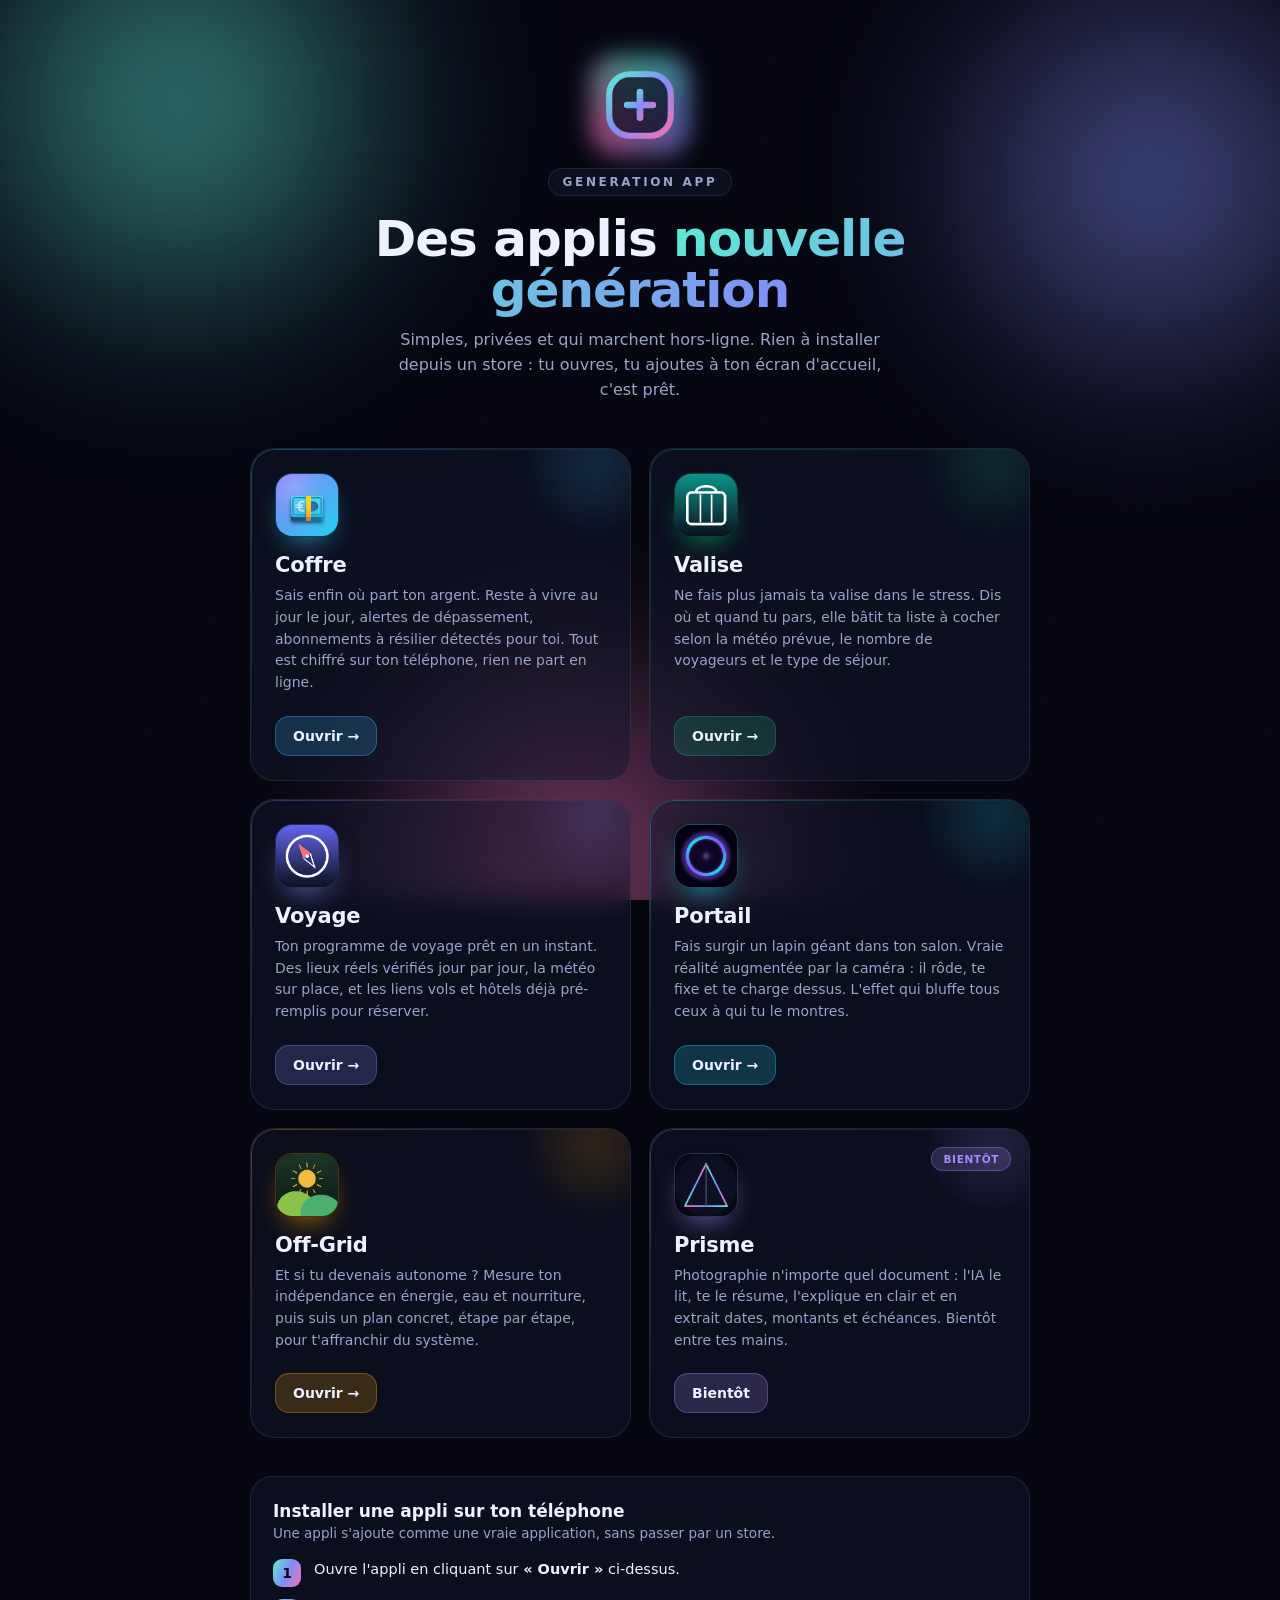
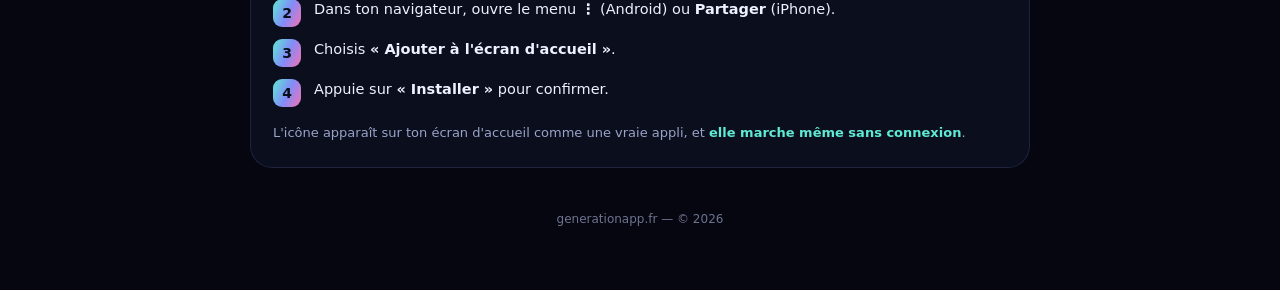
==== index.html @ 5b2cf48b "Cartes : vraies icones d'appli + descriptions plus vendeuses" ====
<!DOCTYPE html>
<html lang="fr">
<head>
  <meta charset="UTF-8" />
  <meta http-equiv="Content-Security-Policy" content="default-src 'self'; img-src 'self' data:; style-src 'self' 'unsafe-inline'; script-src 'none'; base-uri 'none'; frame-ancestors 'none'; object-src 'none'" />
  <meta name="viewport" content="width=device-width, initial-scale=1.0, viewport-fit=cover" />
  <meta name="theme-color" content="#05060f" />
  <meta name="description" content="Generation App : des applications mobiles simples, privées et hors-ligne. Budget, voyage, itinéraires, autonomie, scanner IA et plus." />
  <title>Generation App — mes applications</title>
  <link rel="icon" href="favicon.svg" />
  <style>
    :root{
      --bg:#05060f; --txt:#eef1ff; --muted:#9aa3c8;
      --card:rgba(18,24,44,.5); --stroke:rgba(150,165,255,.14);
      --grad:linear-gradient(115deg,#5eead4,#818cf8 52%,#f472b6);
    }
    *{box-sizing:border-box;-webkit-tap-highlight-color:transparent}
    html,body{margin:0}
    body{
      background:var(--bg); color:var(--txt); min-height:100dvh;
      font-family:-apple-system,BlinkMacSystemFont,"Segoe UI",Roboto,system-ui,sans-serif;
      -webkit-font-smoothing:antialiased; overflow-x:hidden; position:relative;
    }

    /* ---------- fond nouvelle génération : mesh animé + grain ---------- */
    .bg{position:fixed; inset:0; z-index:0; overflow:hidden; pointer-events:none}
    .blob{position:absolute; border-radius:50%; filter:blur(70px); opacity:.55; will-change:transform}
    .b1{width:52vmax;height:52vmax; top:-18vmax; left:-12vmax;
      background:radial-gradient(circle,#5eead4,transparent 62%); animation:drift1 22s ease-in-out infinite}
    .b2{width:48vmax;height:48vmax; top:-10vmax; right:-14vmax;
      background:radial-gradient(circle,#818cf8,transparent 62%); animation:drift2 26s ease-in-out infinite}
    .b3{width:46vmax;height:46vmax; bottom:-20vmax; left:22vmax;
      background:radial-gradient(circle,#f472b6,transparent 62%); animation:drift3 30s ease-in-out infinite}
    @keyframes drift1{0%,100%{transform:translate(0,0) scale(1)}50%{transform:translate(8vmax,6vmax) scale(1.12)}}
    @keyframes drift2{0%,100%{transform:translate(0,0) scale(1)}50%{transform:translate(-7vmax,9vmax) scale(1.08)}}
    @keyframes drift3{0%,100%{transform:translate(0,0) scale(1)}50%{transform:translate(6vmax,-8vmax) scale(1.14)}}
    .grain{position:fixed; inset:0; z-index:0; pointer-events:none; opacity:.05; mix-blend-mode:overlay;
      background-image:url("data:image/svg+xml,%3Csvg xmlns='http://www.w3.org/2000/svg' width='140' height='140'%3E%3Cfilter id='n'%3E%3CfeTurbulence type='fractalNoise' baseFrequency='.9' numOctaves='2'/%3E%3C/filter%3E%3Crect width='100%25' height='100%25' filter='url(%23n)'/%3E%3C/svg%3E")}

    .wrap{position:relative; z-index:1; max-width:820px; margin:0 auto; padding:64px 20px 64px}

    /* ---------- header ---------- */
    header{text-align:center; margin-bottom:46px; animation:rise .7s cubic-bezier(.2,.7,.2,1) both}
    .mark{position:relative; width:82px; height:82px; margin:0 auto 22px; display:grid; place-items:center}
    .mark::before{content:""; position:absolute; inset:-9px; border-radius:26px; z-index:-1;
      background:conic-gradient(from 0deg,#5eead4,#818cf8,#f472b6,#5eead4);
      filter:blur(11px); opacity:.6; animation:spin 9s linear infinite}
    .mark svg{width:82px; height:82px; display:block}
    .eyebrow{display:inline-block; font-size:12px; font-weight:700; letter-spacing:.22em; text-transform:uppercase;
      color:var(--muted); padding:6px 14px; border:1px solid var(--stroke); border-radius:999px;
      background:var(--card); backdrop-filter:blur(8px); -webkit-backdrop-filter:blur(8px); margin-bottom:18px}
    h1{margin:0 0 12px; font-size:clamp(32px,7vw,50px); font-weight:800; letter-spacing:-.02em; line-height:1.02}
    h1 span{background:var(--grad); background-size:200% 100%; -webkit-background-clip:text; background-clip:text;
      color:transparent; animation:shift 6s ease infinite}
    .tagline{margin:0 auto; max-width:520px; color:var(--muted); font-size:16px; line-height:1.55}

    /* ---------- grille de cartes ---------- */
    .grid{display:grid; grid-template-columns:1fr 1fr; gap:18px}
    @media (max-width:600px){ .grid{grid-template-columns:1fr; gap:14px} }
    .card{
      --a:#818cf8;
      position:relative; display:flex; flex-direction:column; gap:8px; padding:24px;
      background:var(--card); border:1px solid var(--stroke); border-radius:24px;
      backdrop-filter:blur(14px); -webkit-backdrop-filter:blur(14px);
      text-decoration:none; color:inherit; overflow:hidden;
      transition:transform .18s cubic-bezier(.2,.7,.2,1), border-color .25s, box-shadow .3s;
      animation:rise .7s cubic-bezier(.2,.7,.2,1) both;
    }
    .card::before{content:""; position:absolute; inset:0; border-radius:inherit; padding:1px; pointer-events:none;
      background:linear-gradient(140deg,color-mix(in srgb,var(--a) 70%,transparent),transparent 55%);
      -webkit-mask:linear-gradient(#000 0 0) content-box,linear-gradient(#000 0 0);
      -webkit-mask-composite:xor; mask-composite:exclude; opacity:.5; transition:opacity .3s}
    .card::after{content:""; position:absolute; width:170px; height:170px; border-radius:50%;
      top:-70px; right:-50px; background:radial-gradient(circle,var(--a),transparent 65%);
      opacity:.16; filter:blur(6px); transition:opacity .3s}
    .card:hover,.card:focus-visible{transform:translateY(-6px);
      border-color:color-mix(in srgb,var(--a) 45%,var(--stroke));
      box-shadow:0 24px 50px -26px color-mix(in srgb,var(--a) 90%,transparent)}
    .card:hover::before,.card:focus-visible::before{opacity:1}
    .card:hover::after{opacity:.28}
    .card:nth-child(1){animation-delay:.05s}.card:nth-child(2){animation-delay:.11s}
    .card:nth-child(3){animation-delay:.17s}.card:nth-child(4){animation-delay:.23s}
    .card:nth-child(5){animation-delay:.29s}.card:nth-child(6){animation-delay:.35s}

    .chip{width:64px; height:64px; border-radius:17px; overflow:hidden; margin-bottom:8px; position:relative;
      border:1px solid color-mix(in srgb,var(--a) 26%,transparent);
      box-shadow:0 12px 28px -12px color-mix(in srgb,var(--a) 85%,transparent), 0 2px 8px rgba(0,0,0,.45)}
    .chip img{width:100%; height:100%; display:block; object-fit:cover}
    .card:hover .chip{transform:scale(1.05)}
    .chip{transition:transform .2s cubic-bezier(.2,.7,.2,1)}
    .card h2{margin:0; font-size:21px; font-weight:700; letter-spacing:-.01em}
    .card p{margin:0; color:var(--muted); font-size:14px; line-height:1.55; flex:1}
    .go{margin-top:14px; align-self:flex-start; display:inline-flex; align-items:center; gap:7px;
      font-weight:700; font-size:14px; padding:11px 17px; border-radius:14px;
      background:color-mix(in srgb,var(--a) 20%,transparent);
      border:1px solid color-mix(in srgb,var(--a) 34%,transparent); color:var(--txt);
      transition:gap .2s, background .25s}
    .card:hover .go{gap:11px; background:color-mix(in srgb,var(--a) 30%,transparent)}

    .card.soon{opacity:.66}
    .card.soon:hover{transform:none; box-shadow:none}
    .badge{position:absolute; top:18px; right:18px; font-size:10.5px; font-weight:800; letter-spacing:.06em;
      text-transform:uppercase; padding:5px 11px; border-radius:999px;
      background:color-mix(in srgb,var(--a) 18%,transparent); color:var(--a);
      border:1px solid color-mix(in srgb,var(--a) 34%,transparent)}
    .soon .go{cursor:default}

    /* ---------- guide d'installation ---------- */
    .guide{margin:38px auto 0; background:var(--card); border:1px solid var(--stroke); border-radius:22px;
      padding:24px 22px; backdrop-filter:blur(14px); -webkit-backdrop-filter:blur(14px)}
    .guide h3{margin:0 0 4px; font-size:17px; font-weight:800}
    .guide .sub{margin:0 0 18px; color:var(--muted); font-size:13.5px}
    .steps{list-style:none; margin:0; padding:0; display:grid; gap:12px}
    .steps li{display:flex; align-items:flex-start; gap:13px; font-size:14.5px; line-height:1.5}
    .num{flex:none; width:28px; height:28px; border-radius:9px; display:grid; place-items:center;
      font-size:14px; font-weight:800; color:#071018; background:var(--grad)}
    .steps b{color:var(--txt)}
    .note{margin:16px 0 0; font-size:13px; color:var(--muted); line-height:1.55}
    .note b{color:#5eead4}

    footer{margin-top:44px; text-align:center; color:var(--muted); font-size:12px; opacity:.7}

    @keyframes rise{from{opacity:0; transform:translateY(16px)}to{opacity:1; transform:translateY(0)}}
    @keyframes spin{to{transform:rotate(360deg)}}
    @keyframes shift{0%,100%{background-position:0 0}50%{background-position:100% 0}}
    @media (prefers-reduced-motion:reduce){
      *{animation:none !important; transition:none !important}
    }
  </style>
</head>
<body>
  <div class="bg"><span class="blob b1"></span><span class="blob b2"></span><span class="blob b3"></span></div>
  <div class="grain"></div>

  <div class="wrap">
    <header>
      <div class="mark">
        <svg viewBox="0 0 32 32" xmlns="http://www.w3.org/2000/svg" aria-hidden="true">
          <defs><linearGradient id="g" x1="0" y1="0" x2="1" y2="1">
            <stop offset="0" stop-color="#5eead4"/><stop offset=".5" stop-color="#818cf8"/><stop offset="1" stop-color="#f472b6"/>
          </linearGradient></defs>
          <rect x="4" y="4" width="24" height="24" rx="8" fill="rgba(10,14,30,.7)" stroke="url(#g)" stroke-width="2.4"/>
          <path d="M11 16 h10 M16 11 v10" stroke="url(#g)" stroke-width="2.6" stroke-linecap="round"/>
        </svg>
      </div>
      <span class="eyebrow">Generation App</span>
      <h1>Des applis <span>nouvelle génération</span></h1>
      <p class="tagline">Simples, privées et qui marchent hors-ligne. Rien à installer depuis un store : tu ouvres, tu ajoutes à ton écran d'accueil, c'est prêt.</p>
    </header>

    <div class="grid">
      <a class="card" style="--a:#38bdf8" href="https://coffre.generationapp.fr">
        <span class="chip"><img src="icons/coffre.png" alt="Icône Coffre" width="64" height="64" /></span>
        <h2>Coffre</h2>
        <p>Sais enfin où part ton argent. Reste à vivre au jour le jour, alertes de dépassement, abonnements à résilier détectés pour toi. Tout est chiffré sur ton téléphone, rien ne part en ligne.</p>
        <span class="go">Ouvrir →</span>
      </a>

      <a class="card" style="--a:#10b981" href="https://valise.generationapp.fr">
        <span class="chip"><img src="icons/valise.png" alt="Icône Valise" width="64" height="64" /></span>
        <h2>Valise</h2>
        <p>Ne fais plus jamais ta valise dans le stress. Dis où et quand tu pars, elle bâtit ta liste à cocher selon la météo prévue, le nombre de voyageurs et le type de séjour.</p>
        <span class="go">Ouvrir →</span>
      </a>

      <a class="card" style="--a:#818cf8" href="https://voyage.generationapp.fr">
        <span class="chip"><img src="icons/voyage.png" alt="Icône Voyage" width="64" height="64" /></span>
        <h2>Voyage</h2>
        <p>Ton programme de voyage prêt en un instant. Des lieux réels vérifiés jour par jour, la météo sur place, et les liens vols et hôtels déjà pré-remplis pour réserver.</p>
        <span class="go">Ouvrir →</span>
      </a>

      <a class="card" style="--a:#22d3ee" href="https://portail.generationapp.fr">
        <span class="chip"><img src="icons/portail.png" alt="Icône Portail" width="64" height="64" /></span>
        <h2>Portail</h2>
        <p>Fais surgir un lapin géant dans ton salon. Vraie réalité augmentée par la caméra : il rôde, te fixe et te charge dessus. L'effet qui bluffe tous ceux à qui tu le montres.</p>
        <span class="go">Ouvrir →</span>
      </a>

      <a class="card" style="--a:#f59e0b" href="https://offgrid.generationapp.fr">
        <span class="chip"><img src="icons/offgrid.png" alt="Icône Off-Grid" width="64" height="64" /></span>
        <h2>Off-Grid</h2>
        <p>Et si tu devenais autonome ? Mesure ton indépendance en énergie, eau et nourriture, puis suis un plan concret, étape par étape, pour t'affranchir du système.</p>
        <span class="go">Ouvrir →</span>
      </a>

      <div class="card soon" style="--a:#a78bfa">
        <span class="badge">bientôt</span>
        <span class="chip"><img src="icons/prisme.png" alt="Icône Prisme" width="64" height="64" /></span>
        <h2>Prisme</h2>
        <p>Photographie n'importe quel document : l'IA le lit, te le résume, l'explique en clair et en extrait dates, montants et échéances. Bientôt entre tes mains.</p>
        <span class="go">Bientôt</span>
      </div>
    </div>

    <div class="guide">
      <h3>Installer une appli sur ton téléphone</h3>
      <p class="sub">Une appli s'ajoute comme une vraie application, sans passer par un store.</p>
      <ol class="steps">
        <li><span class="num">1</span><span>Ouvre l'appli en cliquant sur <b>« Ouvrir »</b> ci-dessus.</span></li>
        <li><span class="num">2</span><span>Dans ton navigateur, ouvre le menu <b>⋮</b> (Android) ou <b>Partager</b> (iPhone).</span></li>
        <li><span class="num">3</span><span>Choisis <b>« Ajouter à l'écran d'accueil »</b>.</span></li>
        <li><span class="num">4</span><span>Appuie sur <b>« Installer »</b> pour confirmer.</span></li>
      </ol>
      <p class="note">L'icône apparaît sur ton écran d'accueil comme une vraie appli, et <b>elle marche même sans connexion</b>.</p>
    </div>

    <footer>generationapp.fr — © 2026</footer>
  </div>
</body>
</html>
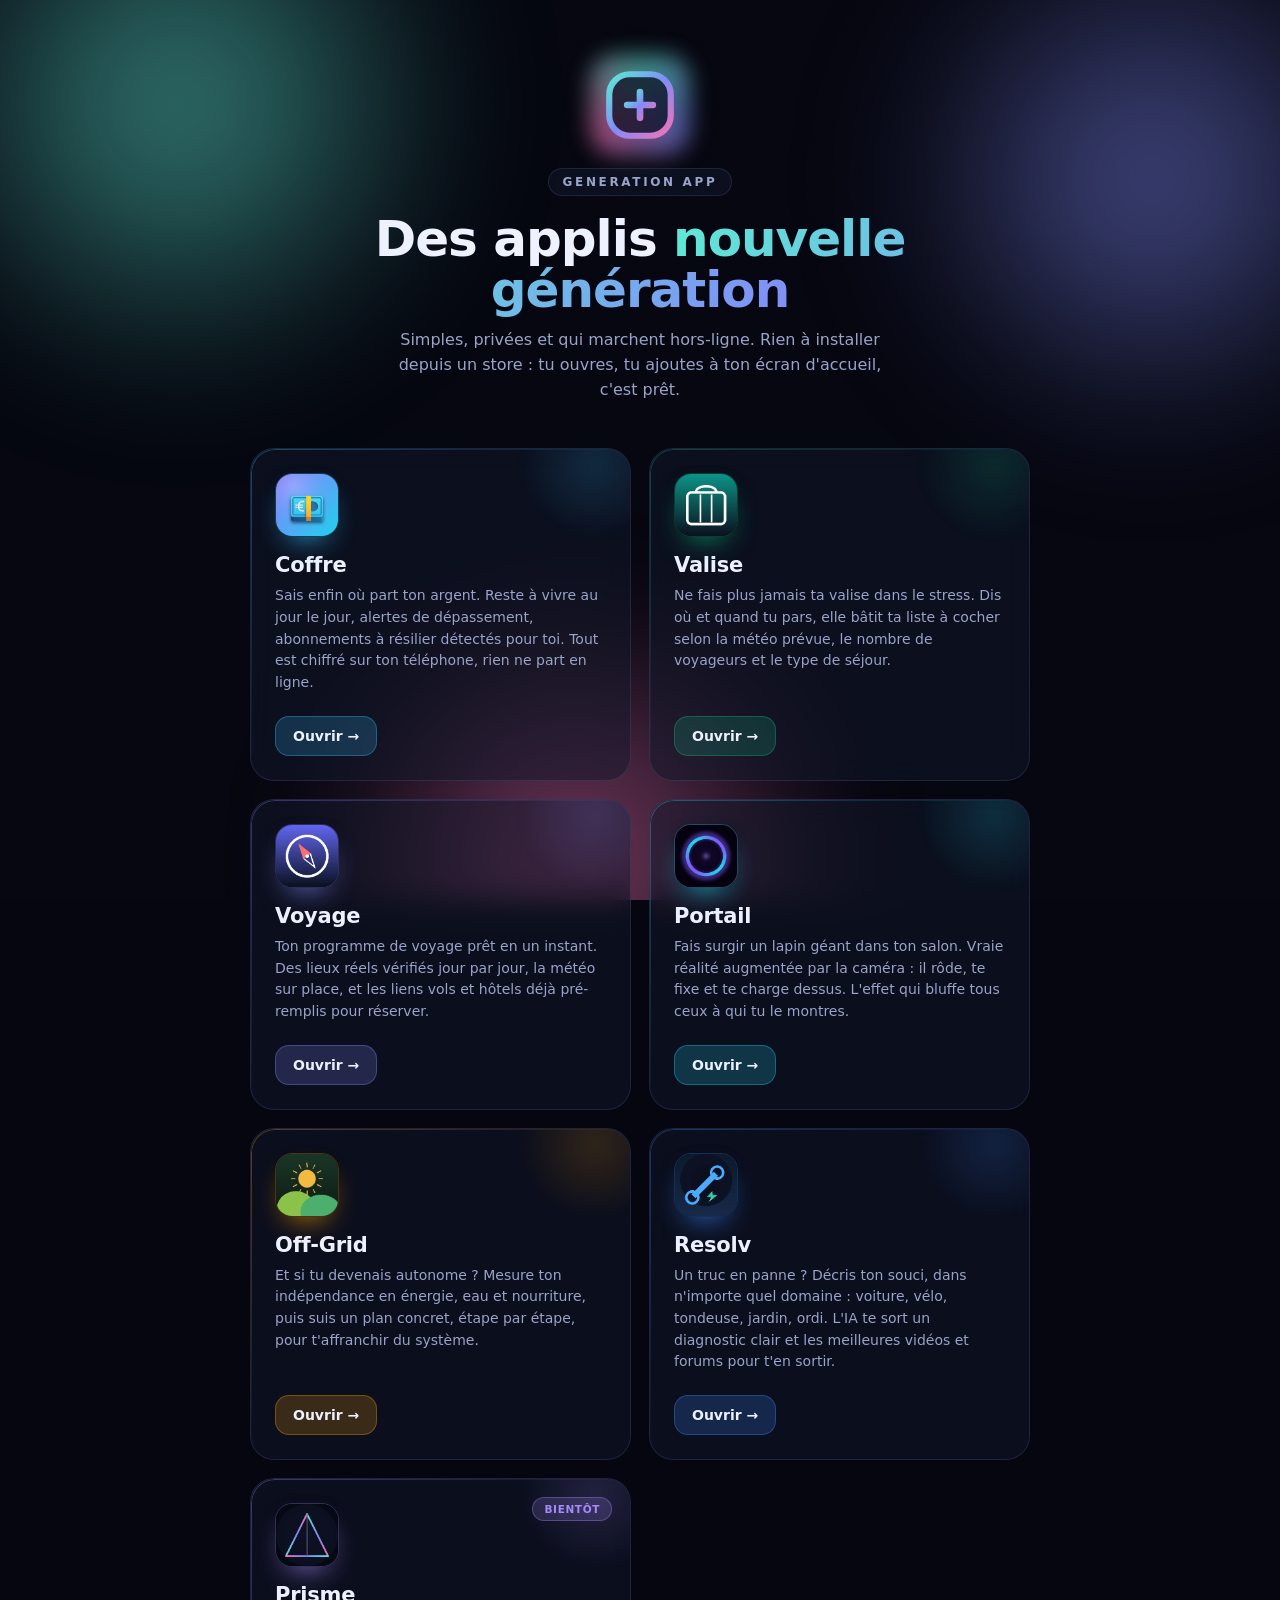
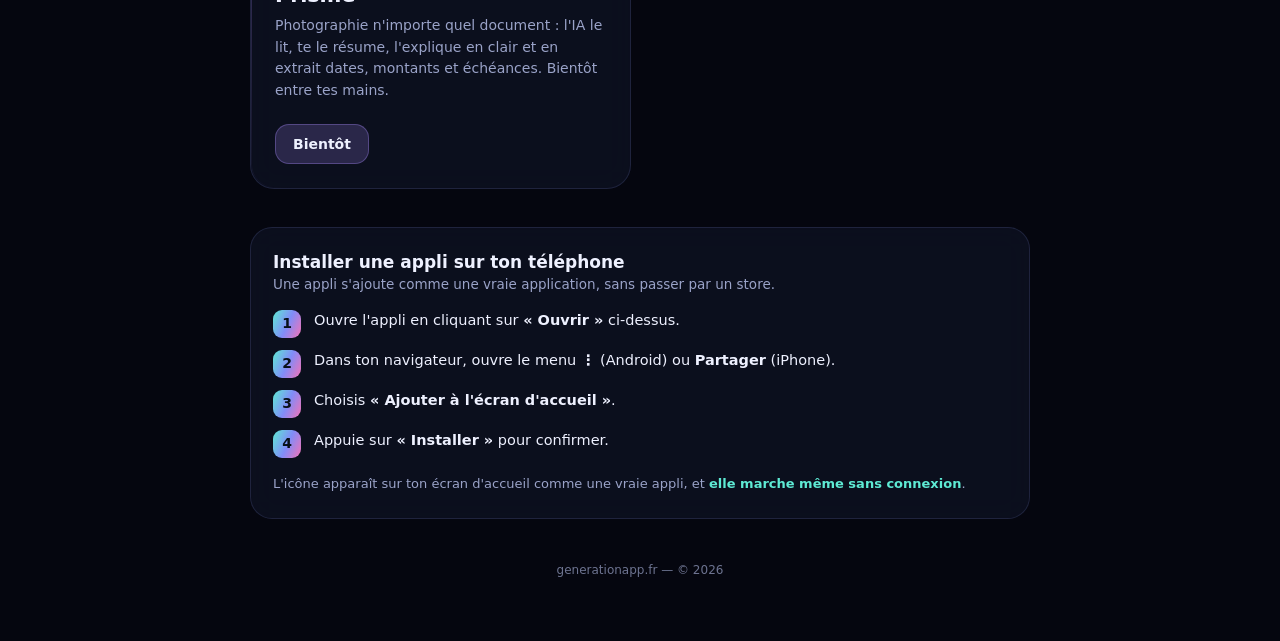
==== commit c293e66c: "Hub: ajout de la carte Resolv (depanneur IA)" ====
--- a/index.html
+++ b/index.html
@@ -81,6 +81,7 @@
     .card:nth-child(1){animation-delay:.05s}.card:nth-child(2){animation-delay:.11s}
     .card:nth-child(3){animation-delay:.17s}.card:nth-child(4){animation-delay:.23s}
     .card:nth-child(5){animation-delay:.29s}.card:nth-child(6){animation-delay:.35s}
+    .card:nth-child(7){animation-delay:.41s}
 
     .chip{width:64px; height:64px; border-radius:17px; overflow:hidden; margin-bottom:8px; position:relative;
       border:1px solid color-mix(in srgb,var(--a) 26%,transparent);
@@ -184,6 +185,13 @@
         <span class="go">Ouvrir →</span>
       </a>
 
+      <a class="card" style="--a:#3d8bff" href="https://resolv.generationapp.fr">
+        <span class="chip"><img src="icons/resolv.png" alt="Icône Resolv" width="64" height="64" /></span>
+        <h2>Resolv</h2>
+        <p>Un truc en panne ? Décris ton souci, dans n'importe quel domaine : voiture, vélo, tondeuse, jardin, ordi. L'IA te sort un diagnostic clair et les meilleures vidéos et forums pour t'en sortir.</p>
+        <span class="go">Ouvrir →</span>
+      </a>
+
       <div class="card soon" style="--a:#a78bfa">
         <span class="badge">bientôt</span>
         <span class="chip"><img src="icons/prisme.png" alt="Icône Prisme" width="64" height="64" /></span>
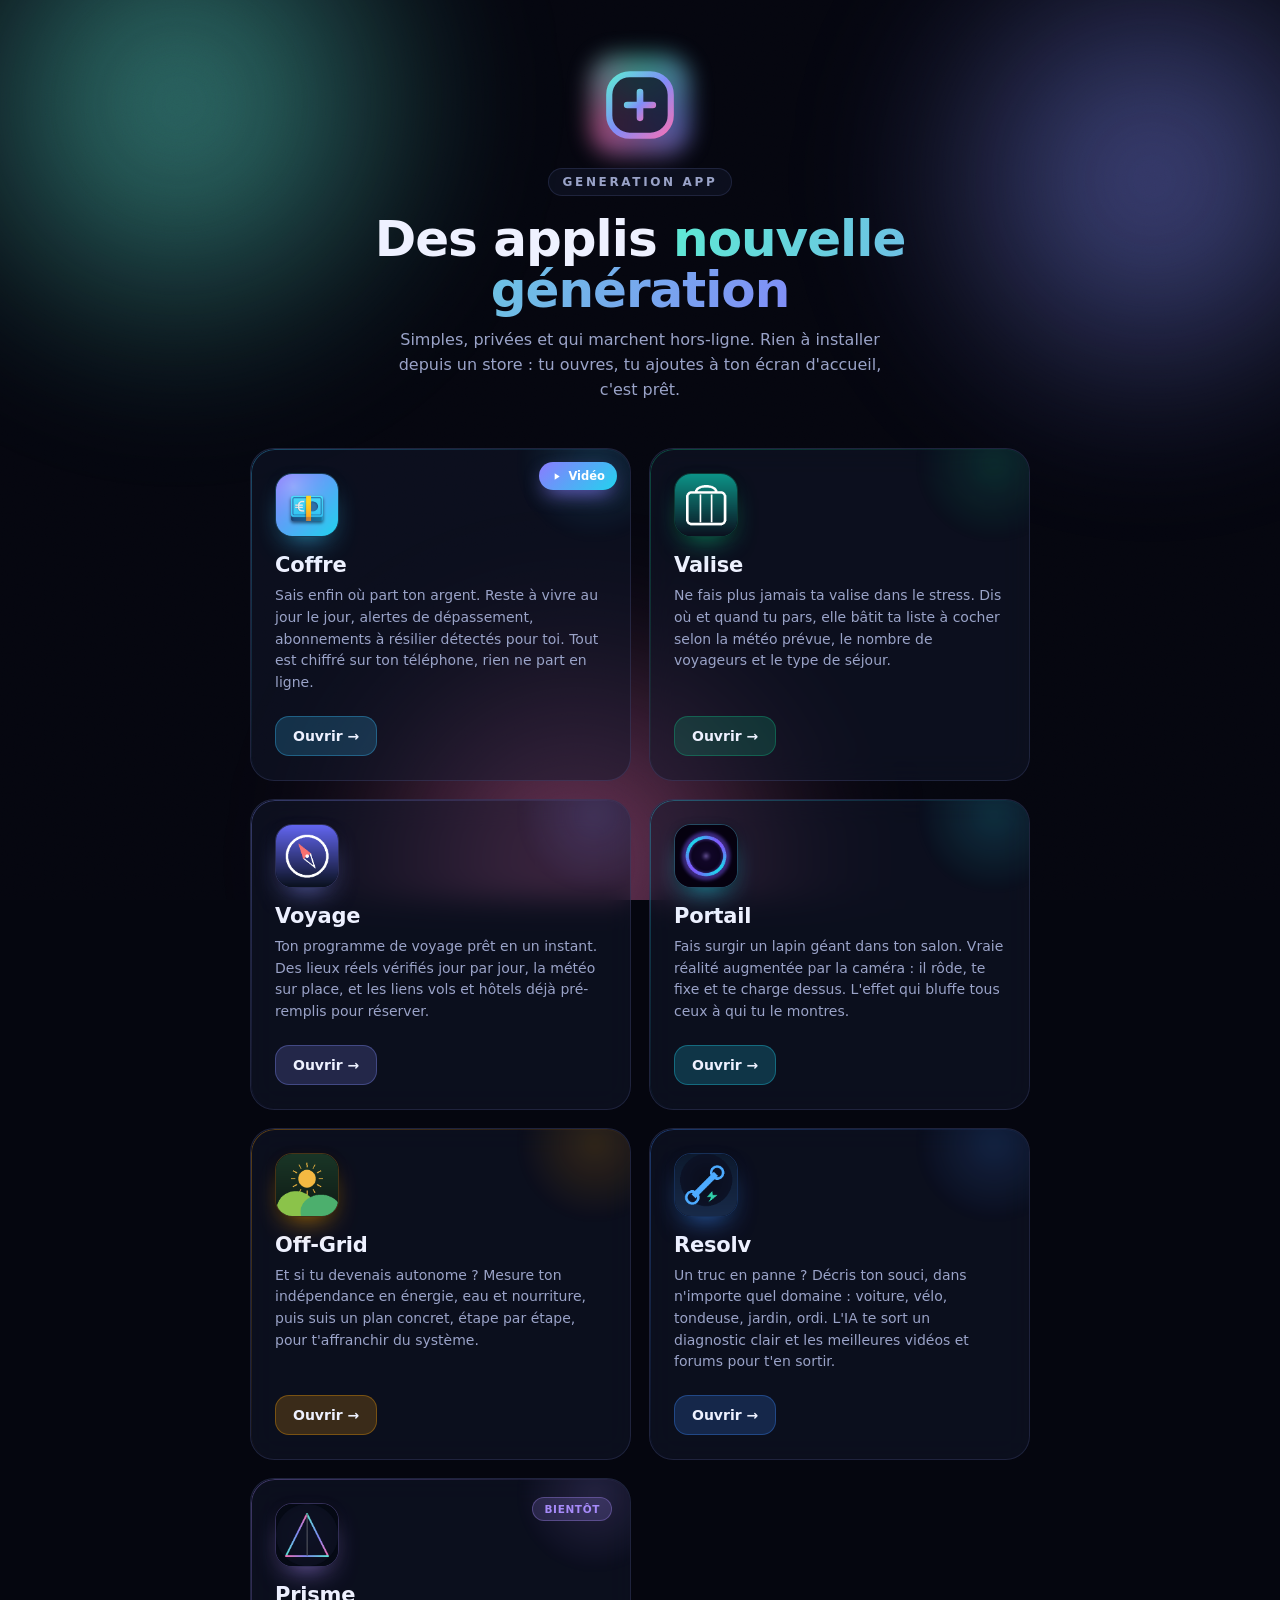
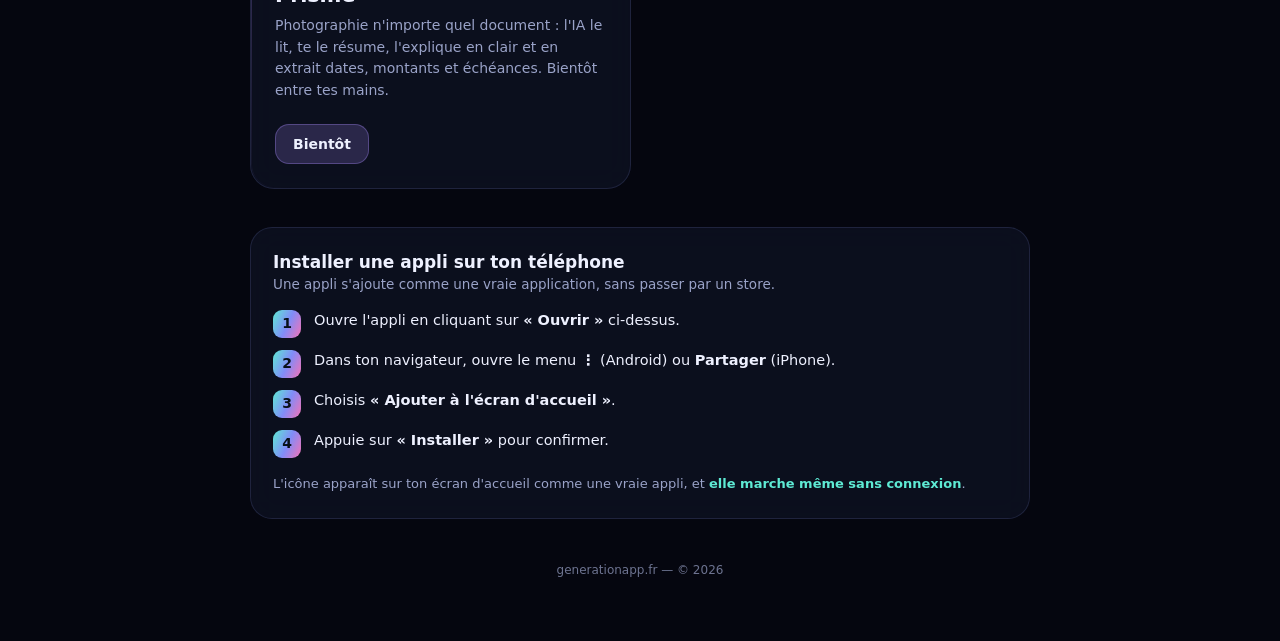
==== commit bcef95a8: "Vidéos des applis : moteur commun + vidéo Coffre + badge sur l'accueil - video/player.css + player.j" ====
--- a/index.html
+++ b/index.html
@@ -106,6 +106,20 @@
       border:1px solid color-mix(in srgb,var(--a) 34%,transparent)}
     .soon .go{cursor:default}
 
+    /* ---------- badge vidéo sur les cartes payantes ---------- */
+    .cardwrap{position:relative; display:flex; animation:rise .7s cubic-bezier(.2,.7,.2,1) both;
+      transition:transform .18s cubic-bezier(.2,.7,.2,1)}
+    .cardwrap>.card{flex:1; width:100%; margin:0; animation:none}
+    .cardwrap:hover{transform:translateY(-6px)}
+    .cardwrap:hover>.card{transform:none}
+    .vidbadge{position:absolute; top:14px; right:14px; z-index:4; display:inline-flex; align-items:center; gap:6px;
+      font-size:11.5px; font-weight:800; padding:7px 12px; border-radius:999px; text-decoration:none; color:#fff;
+      background:linear-gradient(135deg,#8b7bff,#22d3ee); box-shadow:0 8px 20px -6px rgba(139,123,255,.85);
+      transition:transform .15s, box-shadow .25s}
+    .vidbadge svg{width:11px; height:11px; fill:#fff}
+    .vidbadge:hover{transform:scale(1.07); box-shadow:0 12px 26px -6px rgba(139,123,255,1)}
+    .cardwrap:nth-child(1){animation-delay:.05s}
+
     /* ---------- guide d'installation ---------- */
     .guide{margin:38px auto 0; background:var(--card); border:1px solid var(--stroke); border-radius:22px;
       padding:24px 22px; backdrop-filter:blur(14px); -webkit-backdrop-filter:blur(14px)}
@@ -150,12 +164,17 @@
     </header>
 
     <div class="grid">
-      <a class="card" style="--a:#38bdf8" href="https://coffre.generationapp.fr">
-        <span class="chip"><img src="icons/coffre.png" alt="Icône Coffre" width="64" height="64" /></span>
-        <h2>Coffre</h2>
-        <p>Sais enfin où part ton argent. Reste à vivre au jour le jour, alertes de dépassement, abonnements à résilier détectés pour toi. Tout est chiffré sur ton téléphone, rien ne part en ligne.</p>
-        <span class="go">Ouvrir →</span>
-      </a>
+      <div class="cardwrap" style="--a:#38bdf8">
+        <a class="card" style="--a:#38bdf8" href="https://coffre.generationapp.fr">
+          <span class="chip"><img src="icons/coffre.png" alt="Icône Coffre" width="64" height="64" /></span>
+          <h2>Coffre</h2>
+          <p>Sais enfin où part ton argent. Reste à vivre au jour le jour, alertes de dépassement, abonnements à résilier détectés pour toi. Tout est chiffré sur ton téléphone, rien ne part en ligne.</p>
+          <span class="go">Ouvrir →</span>
+        </a>
+        <a class="vidbadge" href="video/coffre/index.html" aria-label="Voir la vidéo de Coffre">
+          <svg viewBox="0 0 24 24" aria-hidden="true"><path d="M8 5v14l11-7z"/></svg>Vidéo
+        </a>
+      </div>
 
       <a class="card" style="--a:#10b981" href="https://valise.generationapp.fr">
         <span class="chip"><img src="icons/valise.png" alt="Icône Valise" width="64" height="64" /></span>
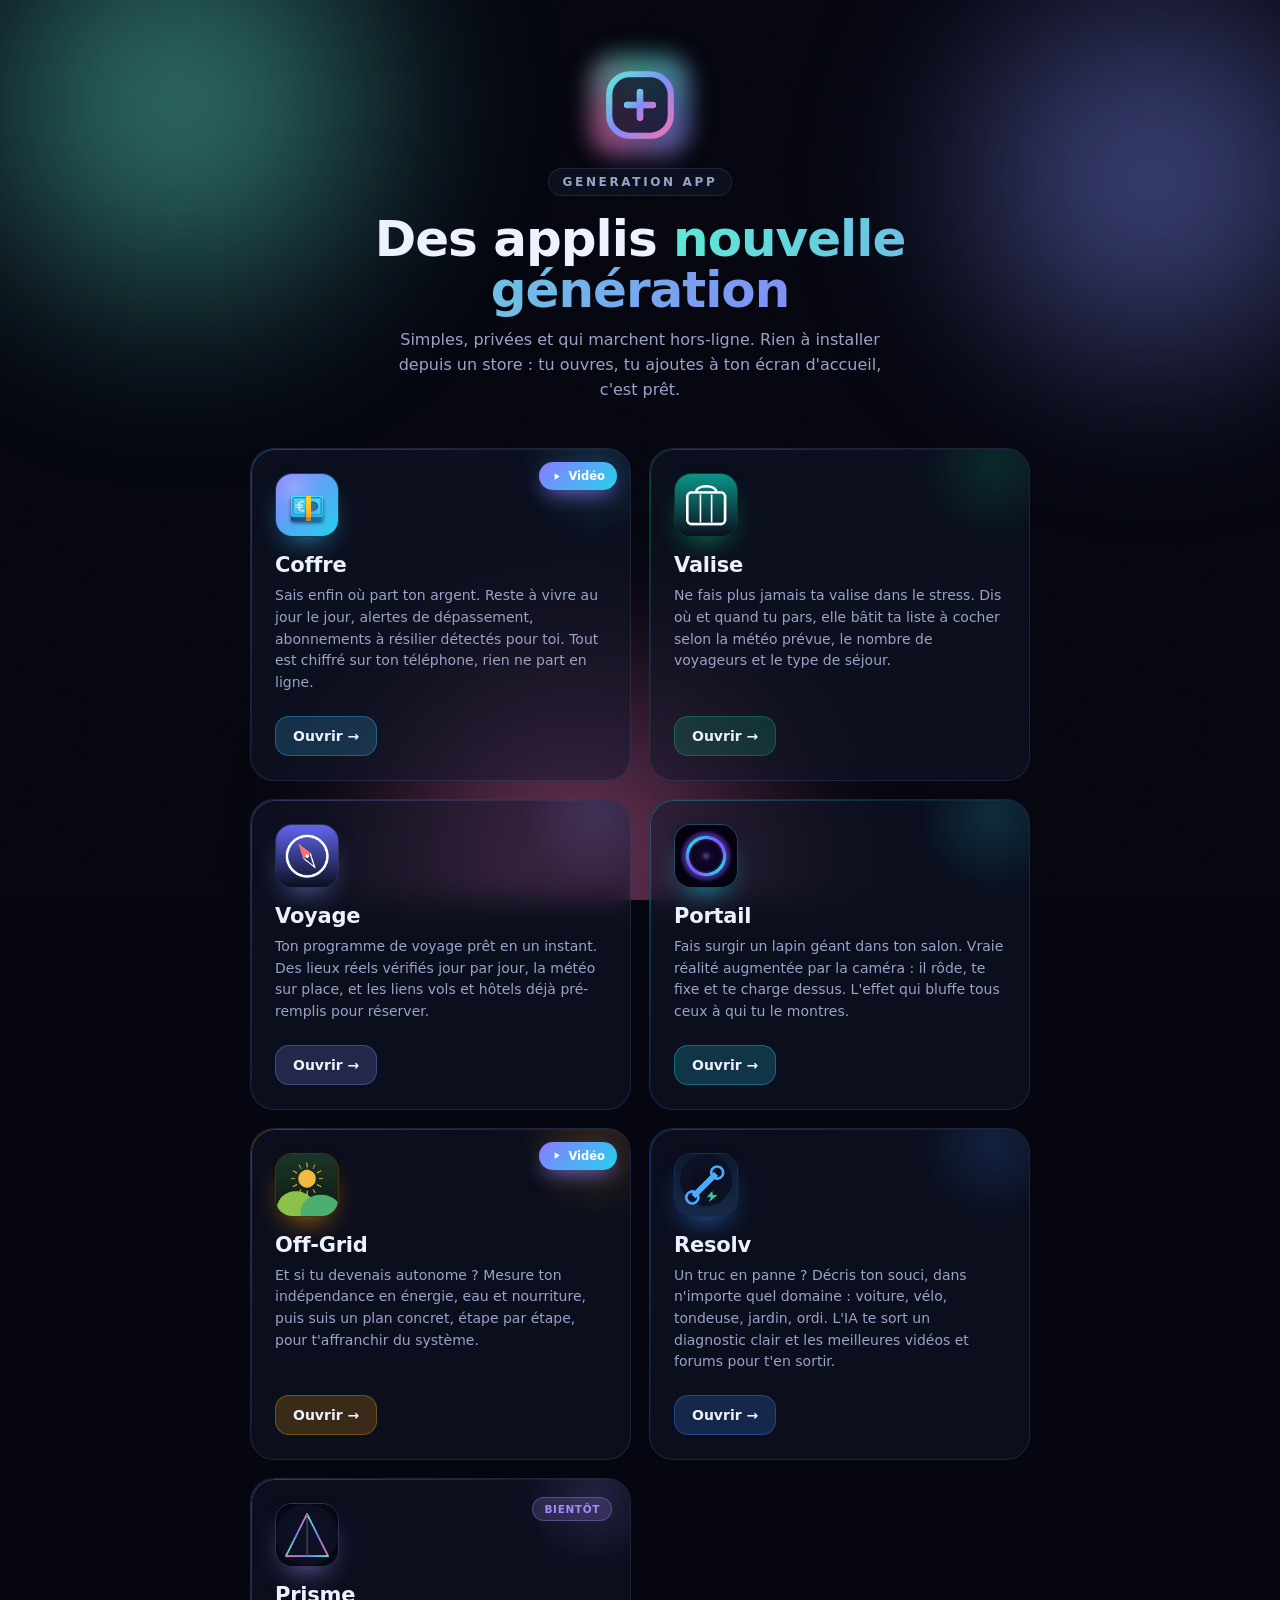
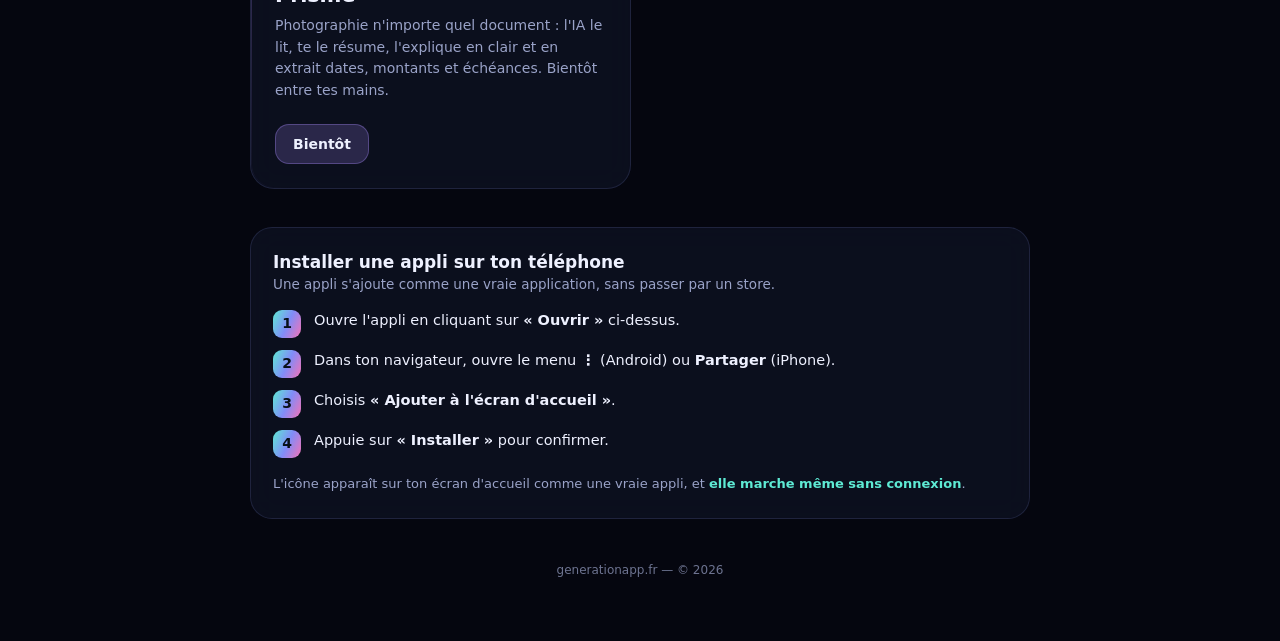
==== commit 0be034e6: "Vidéo Off-Grid + badge sur l'accueil - video/offgrid/ : vidéo Off-Grid (identité verte, bilan/parcou" ====
--- a/index.html
+++ b/index.html
@@ -197,12 +197,17 @@
         <span class="go">Ouvrir →</span>
       </a>
 
-      <a class="card" style="--a:#f59e0b" href="https://offgrid.generationapp.fr">
-        <span class="chip"><img src="icons/offgrid.png" alt="Icône Off-Grid" width="64" height="64" /></span>
-        <h2>Off-Grid</h2>
-        <p>Et si tu devenais autonome ? Mesure ton indépendance en énergie, eau et nourriture, puis suis un plan concret, étape par étape, pour t'affranchir du système.</p>
-        <span class="go">Ouvrir →</span>
-      </a>
+      <div class="cardwrap" style="--a:#f59e0b">
+        <a class="card" style="--a:#f59e0b" href="https://offgrid.generationapp.fr">
+          <span class="chip"><img src="icons/offgrid.png" alt="Icône Off-Grid" width="64" height="64" /></span>
+          <h2>Off-Grid</h2>
+          <p>Et si tu devenais autonome ? Mesure ton indépendance en énergie, eau et nourriture, puis suis un plan concret, étape par étape, pour t'affranchir du système.</p>
+          <span class="go">Ouvrir →</span>
+        </a>
+        <a class="vidbadge" href="video/offgrid/index.html" aria-label="Voir la vidéo d'Off-Grid">
+          <svg viewBox="0 0 24 24" aria-hidden="true"><path d="M8 5v14l11-7z"/></svg>Vidéo
+        </a>
+      </div>
 
       <a class="card" style="--a:#3d8bff" href="https://resolv.generationapp.fr">
         <span class="chip"><img src="icons/resolv.png" alt="Icône Resolv" width="64" height="64" /></span>
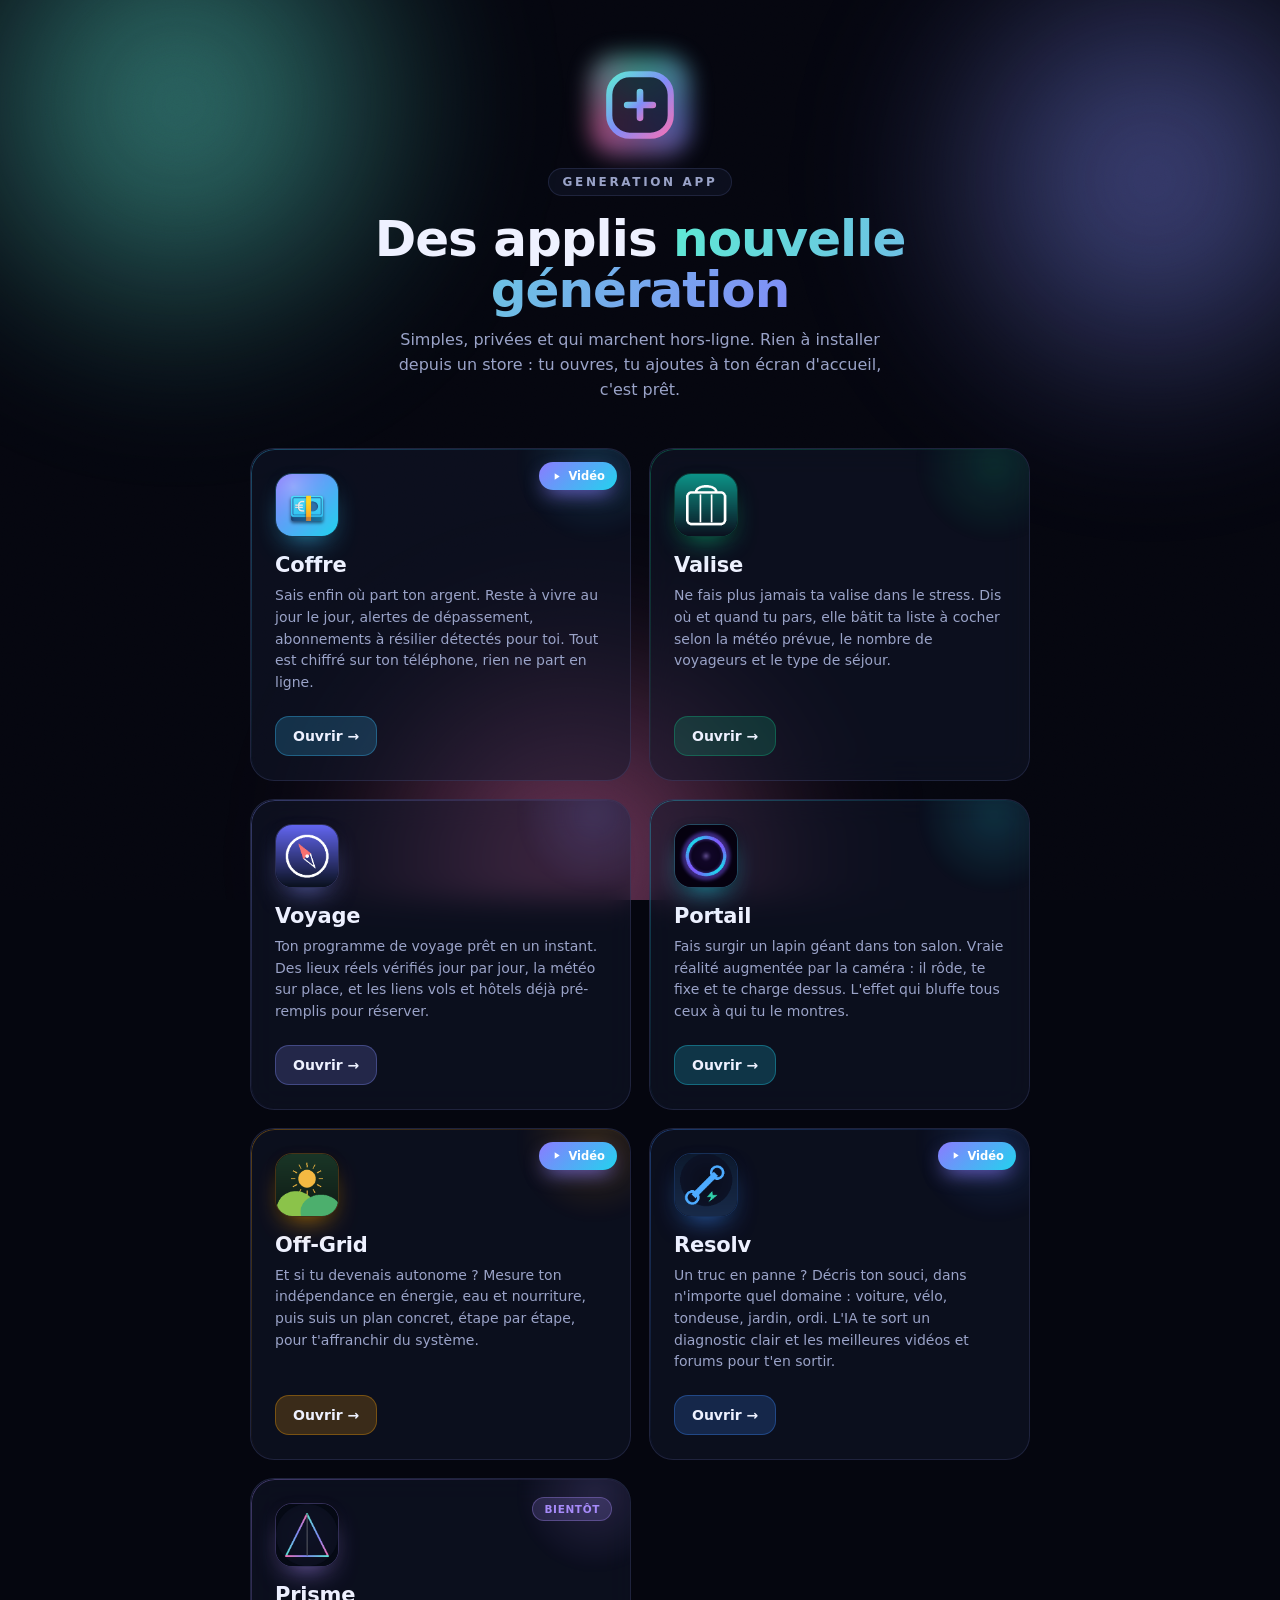
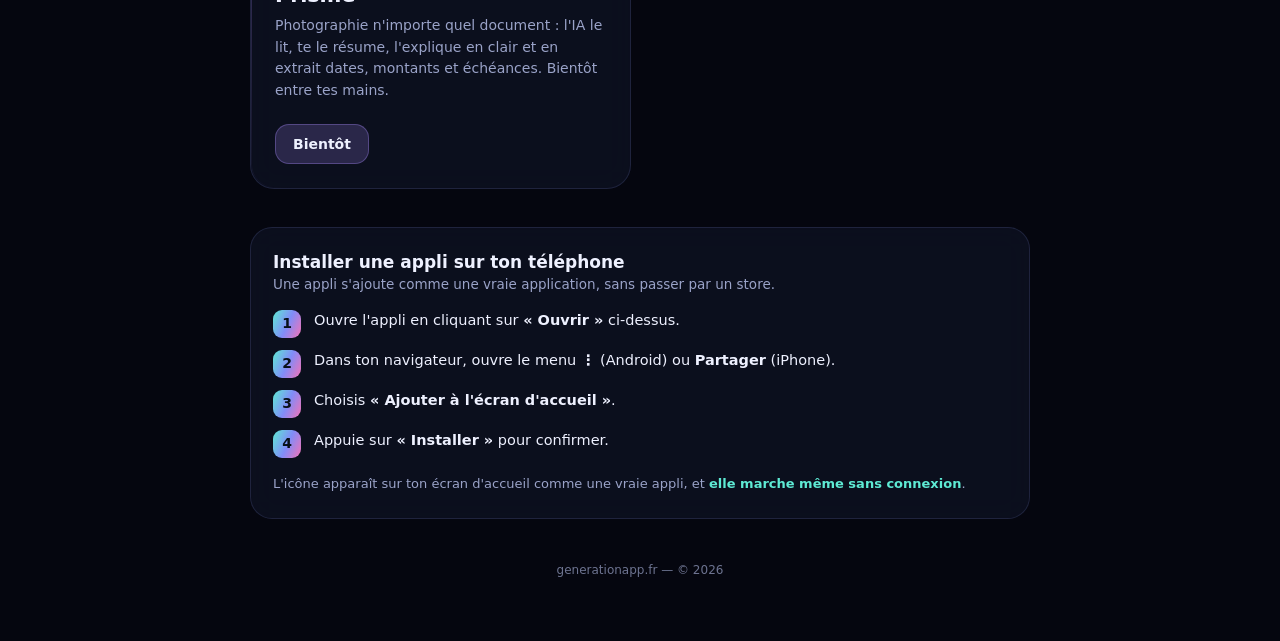
==== commit 8580282e: "Vidéo Resolv + badge sur l'accueil - video/resolv/ : vidéo Resolv (identité bleue, saisie du problèm" ====
--- a/index.html
+++ b/index.html
@@ -209,12 +209,17 @@
         </a>
       </div>
 
-      <a class="card" style="--a:#3d8bff" href="https://resolv.generationapp.fr">
-        <span class="chip"><img src="icons/resolv.png" alt="Icône Resolv" width="64" height="64" /></span>
-        <h2>Resolv</h2>
-        <p>Un truc en panne ? Décris ton souci, dans n'importe quel domaine : voiture, vélo, tondeuse, jardin, ordi. L'IA te sort un diagnostic clair et les meilleures vidéos et forums pour t'en sortir.</p>
-        <span class="go">Ouvrir →</span>
-      </a>
+      <div class="cardwrap" style="--a:#3d8bff">
+        <a class="card" style="--a:#3d8bff" href="https://resolv.generationapp.fr">
+          <span class="chip"><img src="icons/resolv.png" alt="Icône Resolv" width="64" height="64" /></span>
+          <h2>Resolv</h2>
+          <p>Un truc en panne ? Décris ton souci, dans n'importe quel domaine : voiture, vélo, tondeuse, jardin, ordi. L'IA te sort un diagnostic clair et les meilleures vidéos et forums pour t'en sortir.</p>
+          <span class="go">Ouvrir →</span>
+        </a>
+        <a class="vidbadge" href="video/resolv/index.html" aria-label="Voir la vidéo de Resolv">
+          <svg viewBox="0 0 24 24" aria-hidden="true"><path d="M8 5v14l11-7z"/></svg>Vidéo
+        </a>
+      </div>
 
       <div class="card soon" style="--a:#a78bfa">
         <span class="badge">bientôt</span>
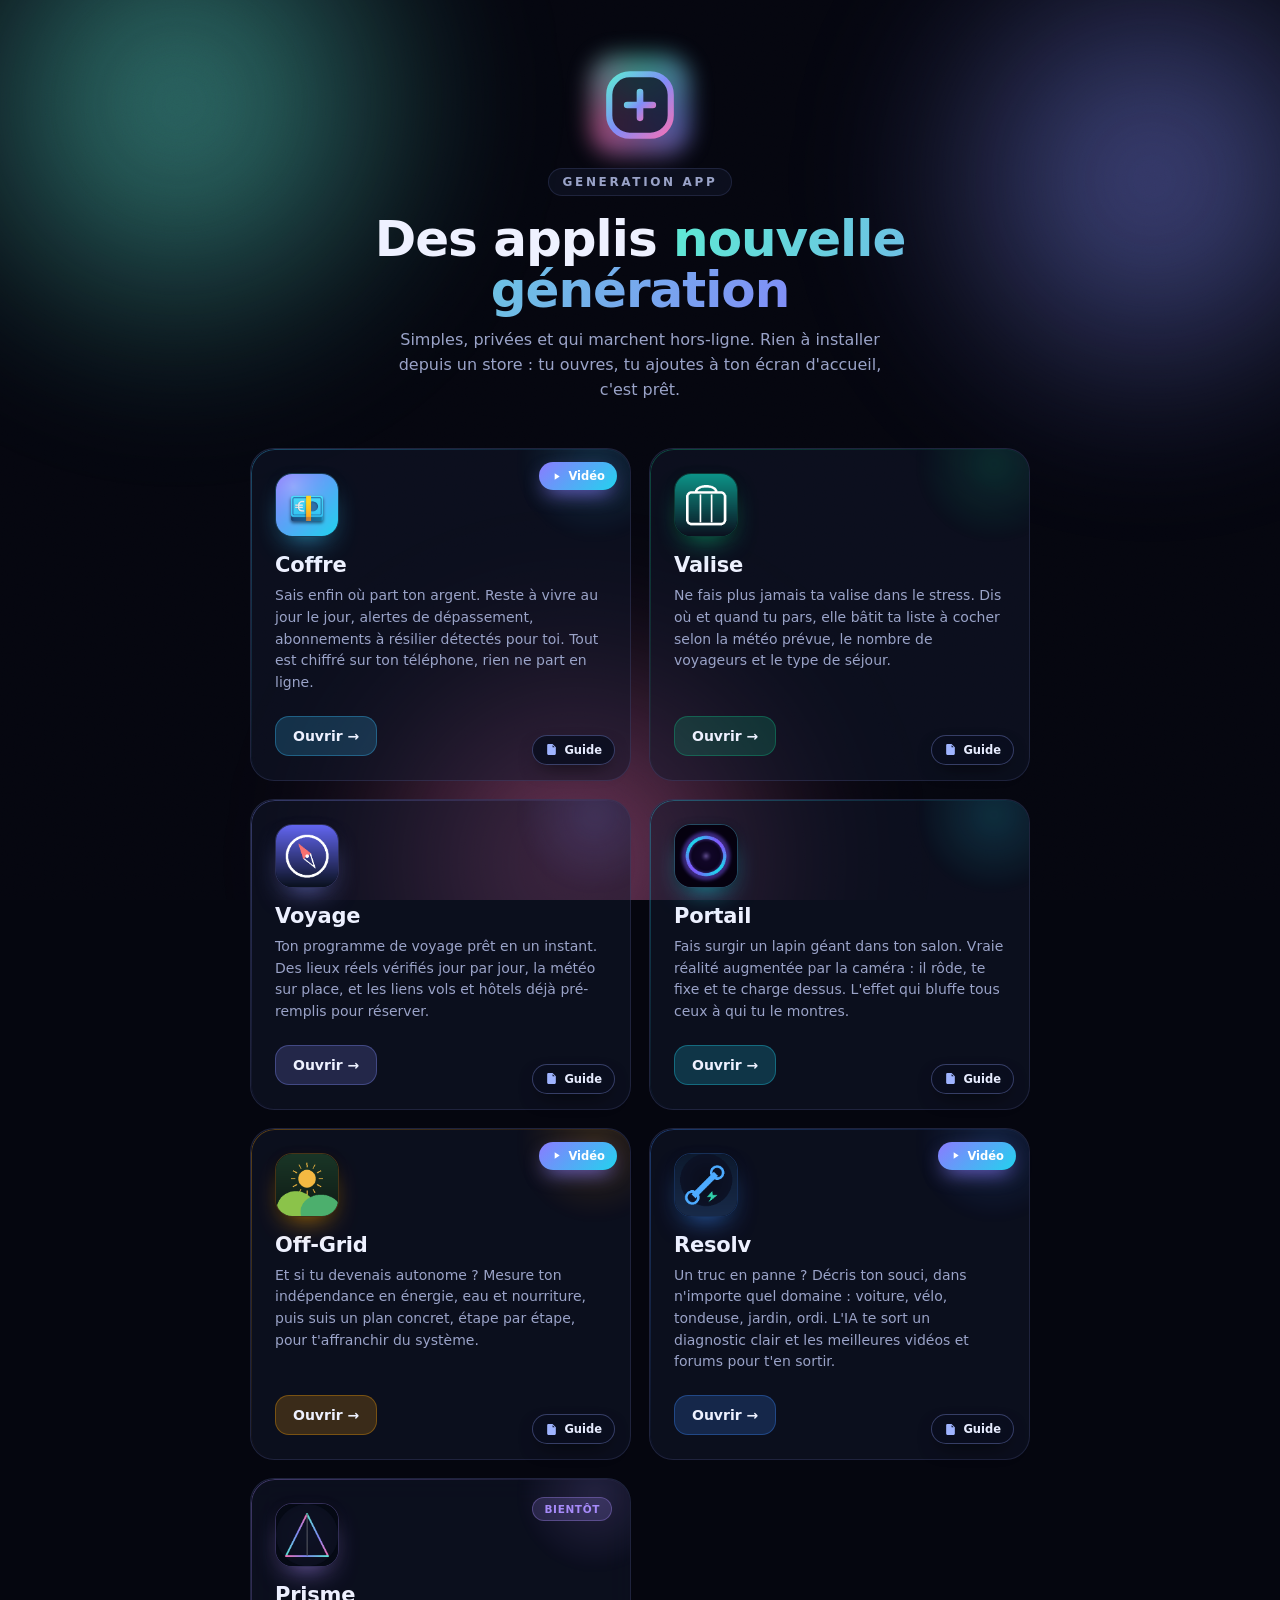
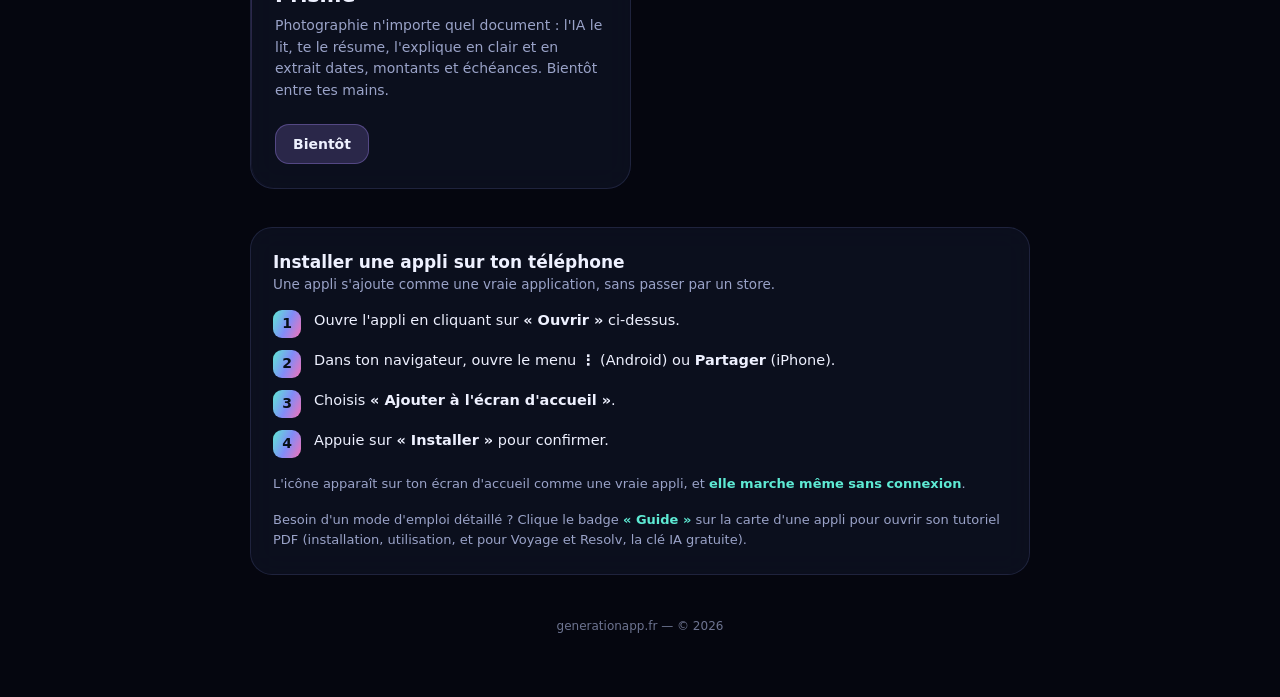
==== commit 0aeddfd1: "Ajoute un guide PDF par appli (badge « Guide » sur chaque carte) Tutoriels illustres (installation A" ====
--- a/index.html
+++ b/index.html
@@ -118,6 +118,14 @@
       transition:transform .15s, box-shadow .25s}
     .vidbadge svg{width:11px; height:11px; fill:#fff}
     .vidbadge:hover{transform:scale(1.07); box-shadow:0 12px 26px -6px rgba(139,123,255,1)}
+    /* ---------- badge « Guide PDF » (bas droite de chaque carte) ---------- */
+    .guidebadge{position:absolute; bottom:16px; right:16px; z-index:4; display:inline-flex; align-items:center; gap:6px;
+      font-size:11.5px; font-weight:800; padding:7px 12px; border-radius:999px; text-decoration:none; color:#e7ecff;
+      background:rgba(10,14,30,.78); border:1px solid rgba(150,165,255,.32); backdrop-filter:blur(6px);
+      -webkit-backdrop-filter:blur(6px); box-shadow:0 8px 20px -8px rgba(0,0,0,.75);
+      transition:transform .15s, border-color .25s}
+    .guidebadge svg{width:13px; height:13px; fill:#9fb4ff}
+    .guidebadge:hover{transform:scale(1.06); border-color:rgba(150,165,255,.65)}
     .cardwrap:nth-child(1){animation-delay:.05s}
 
     /* ---------- guide d'installation ---------- */
@@ -174,28 +182,46 @@
         <a class="vidbadge" href="video/coffre/index.html" aria-label="Voir la vidéo de Coffre">
           <svg viewBox="0 0 24 24" aria-hidden="true"><path d="M8 5v14l11-7z"/></svg>Vidéo
         </a>
-      </div>
-
-      <a class="card" style="--a:#10b981" href="https://valise.generationapp.fr">
-        <span class="chip"><img src="icons/valise.png" alt="Icône Valise" width="64" height="64" /></span>
-        <h2>Valise</h2>
-        <p>Ne fais plus jamais ta valise dans le stress. Dis où et quand tu pars, elle bâtit ta liste à cocher selon la météo prévue, le nombre de voyageurs et le type de séjour.</p>
-        <span class="go">Ouvrir →</span>
-      </a>
-
-      <a class="card" style="--a:#818cf8" href="https://voyage.generationapp.fr">
-        <span class="chip"><img src="icons/voyage.png" alt="Icône Voyage" width="64" height="64" /></span>
-        <h2>Voyage</h2>
-        <p>Ton programme de voyage prêt en un instant. Des lieux réels vérifiés jour par jour, la météo sur place, et les liens vols et hôtels déjà pré-remplis pour réserver.</p>
-        <span class="go">Ouvrir →</span>
-      </a>
-
-      <a class="card" style="--a:#22d3ee" href="https://portail.generationapp.fr">
-        <span class="chip"><img src="icons/portail.png" alt="Icône Portail" width="64" height="64" /></span>
-        <h2>Portail</h2>
-        <p>Fais surgir un lapin géant dans ton salon. Vraie réalité augmentée par la caméra : il rôde, te fixe et te charge dessus. L'effet qui bluffe tous ceux à qui tu le montres.</p>
-        <span class="go">Ouvrir →</span>
-      </a>
+        <a class="guidebadge" href="tutoriels/Tuto-Coffre.pdf" target="_blank" rel="noopener" aria-label="Guide PDF de Coffre">
+          <svg viewBox="0 0 24 24" aria-hidden="true"><path d="M14 2H6a2 2 0 0 0-2 2v16a2 2 0 0 0 2 2h12a2 2 0 0 0 2-2V8l-6-6zm0 2 4 4h-4V4z"/></svg>Guide
+        </a>
+      </div>
+
+      <div class="cardwrap" style="--a:#10b981">
+        <a class="card" style="--a:#10b981" href="https://valise.generationapp.fr">
+          <span class="chip"><img src="icons/valise.png" alt="Icône Valise" width="64" height="64" /></span>
+          <h2>Valise</h2>
+          <p>Ne fais plus jamais ta valise dans le stress. Dis où et quand tu pars, elle bâtit ta liste à cocher selon la météo prévue, le nombre de voyageurs et le type de séjour.</p>
+          <span class="go">Ouvrir →</span>
+        </a>
+        <a class="guidebadge" href="tutoriels/Tuto-Valise.pdf" target="_blank" rel="noopener" aria-label="Guide PDF de Valise">
+          <svg viewBox="0 0 24 24" aria-hidden="true"><path d="M14 2H6a2 2 0 0 0-2 2v16a2 2 0 0 0 2 2h12a2 2 0 0 0 2-2V8l-6-6zm0 2 4 4h-4V4z"/></svg>Guide
+        </a>
+      </div>
+
+      <div class="cardwrap" style="--a:#818cf8">
+        <a class="card" style="--a:#818cf8" href="https://voyage.generationapp.fr">
+          <span class="chip"><img src="icons/voyage.png" alt="Icône Voyage" width="64" height="64" /></span>
+          <h2>Voyage</h2>
+          <p>Ton programme de voyage prêt en un instant. Des lieux réels vérifiés jour par jour, la météo sur place, et les liens vols et hôtels déjà pré-remplis pour réserver.</p>
+          <span class="go">Ouvrir →</span>
+        </a>
+        <a class="guidebadge" href="tutoriels/Tuto-Voyage.pdf" target="_blank" rel="noopener" aria-label="Guide PDF de Voyage">
+          <svg viewBox="0 0 24 24" aria-hidden="true"><path d="M14 2H6a2 2 0 0 0-2 2v16a2 2 0 0 0 2 2h12a2 2 0 0 0 2-2V8l-6-6zm0 2 4 4h-4V4z"/></svg>Guide
+        </a>
+      </div>
+
+      <div class="cardwrap" style="--a:#22d3ee">
+        <a class="card" style="--a:#22d3ee" href="https://portail.generationapp.fr">
+          <span class="chip"><img src="icons/portail.png" alt="Icône Portail" width="64" height="64" /></span>
+          <h2>Portail</h2>
+          <p>Fais surgir un lapin géant dans ton salon. Vraie réalité augmentée par la caméra : il rôde, te fixe et te charge dessus. L'effet qui bluffe tous ceux à qui tu le montres.</p>
+          <span class="go">Ouvrir →</span>
+        </a>
+        <a class="guidebadge" href="tutoriels/Tuto-Portail.pdf" target="_blank" rel="noopener" aria-label="Guide PDF de Portail">
+          <svg viewBox="0 0 24 24" aria-hidden="true"><path d="M14 2H6a2 2 0 0 0-2 2v16a2 2 0 0 0 2 2h12a2 2 0 0 0 2-2V8l-6-6zm0 2 4 4h-4V4z"/></svg>Guide
+        </a>
+      </div>
 
       <div class="cardwrap" style="--a:#f59e0b">
         <a class="card" style="--a:#f59e0b" href="https://offgrid.generationapp.fr">
@@ -207,6 +233,9 @@
         <a class="vidbadge" href="video/offgrid/index.html" aria-label="Voir la vidéo d'Off-Grid">
           <svg viewBox="0 0 24 24" aria-hidden="true"><path d="M8 5v14l11-7z"/></svg>Vidéo
         </a>
+        <a class="guidebadge" href="tutoriels/Tuto-Off-Grid.pdf" target="_blank" rel="noopener" aria-label="Guide PDF d'Off-Grid">
+          <svg viewBox="0 0 24 24" aria-hidden="true"><path d="M14 2H6a2 2 0 0 0-2 2v16a2 2 0 0 0 2 2h12a2 2 0 0 0 2-2V8l-6-6zm0 2 4 4h-4V4z"/></svg>Guide
+        </a>
       </div>
 
       <div class="cardwrap" style="--a:#3d8bff">
@@ -218,6 +247,9 @@
         </a>
         <a class="vidbadge" href="video/resolv/index.html" aria-label="Voir la vidéo de Resolv">
           <svg viewBox="0 0 24 24" aria-hidden="true"><path d="M8 5v14l11-7z"/></svg>Vidéo
+        </a>
+        <a class="guidebadge" href="tutoriels/Tuto-Resolv.pdf" target="_blank" rel="noopener" aria-label="Guide PDF de Resolv">
+          <svg viewBox="0 0 24 24" aria-hidden="true"><path d="M14 2H6a2 2 0 0 0-2 2v16a2 2 0 0 0 2 2h12a2 2 0 0 0 2-2V8l-6-6zm0 2 4 4h-4V4z"/></svg>Guide
         </a>
       </div>
 
@@ -240,6 +272,7 @@
         <li><span class="num">4</span><span>Appuie sur <b>« Installer »</b> pour confirmer.</span></li>
       </ol>
       <p class="note">L'icône apparaît sur ton écran d'accueil comme une vraie appli, et <b>elle marche même sans connexion</b>.</p>
+      <p class="note">Besoin d'un mode d'emploi détaillé ? Clique le badge <b>« Guide »</b> sur la carte d'une appli pour ouvrir son tutoriel PDF (installation, utilisation, et pour Voyage et Resolv, la clé IA gratuite).</p>
     </div>
 
     <footer>generationapp.fr — © 2026</footer>
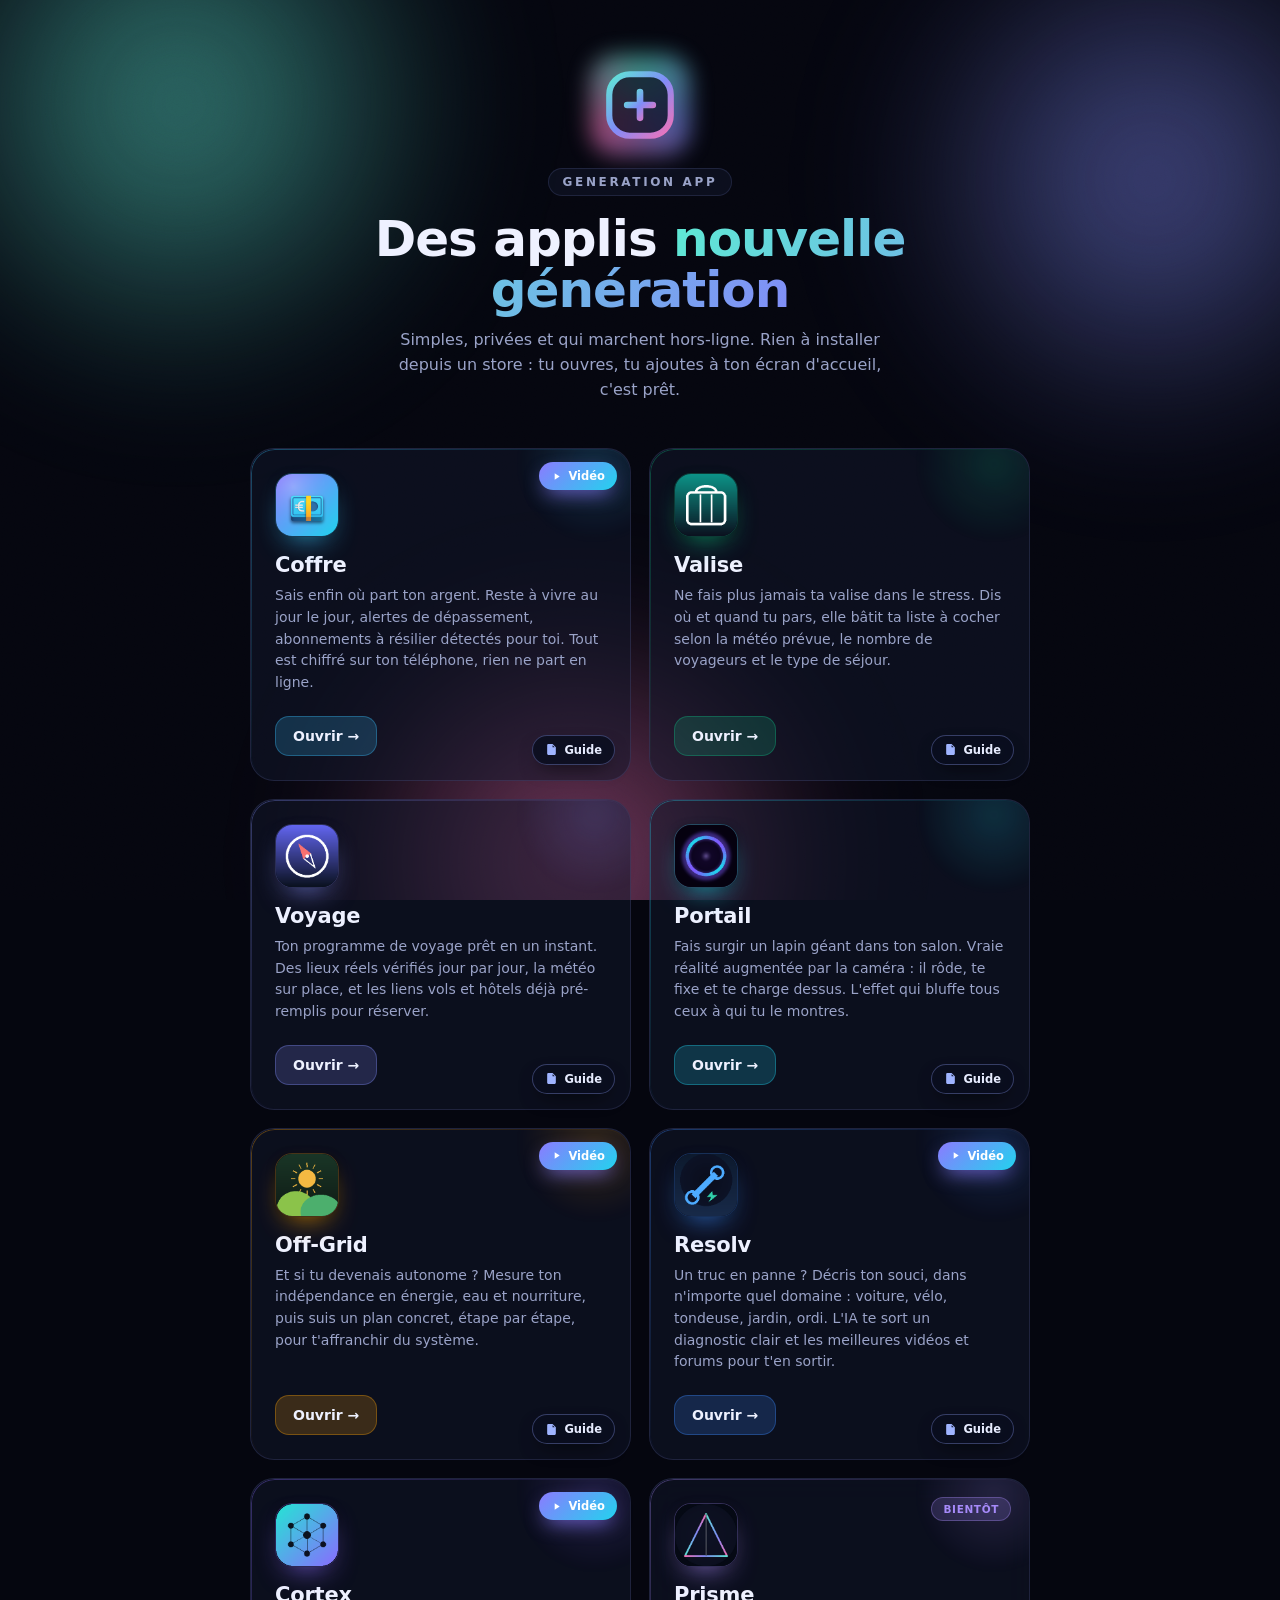
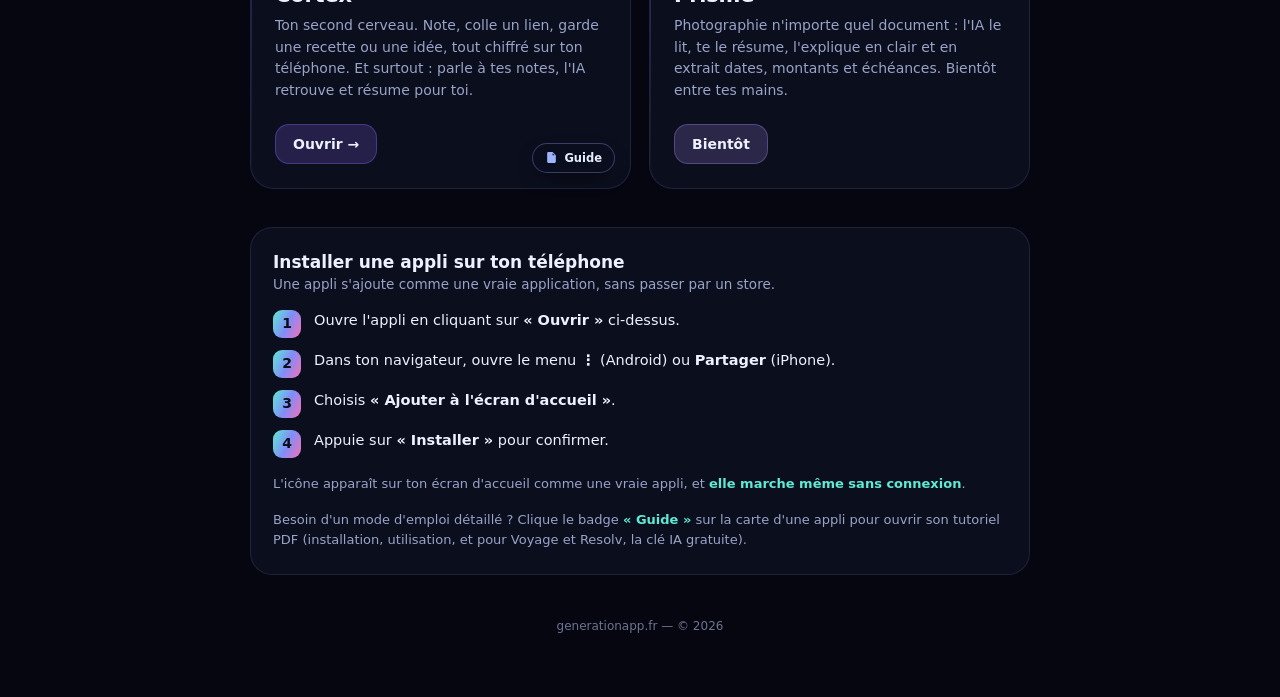
==== commit 725aecd6: "Cortex : carte sur le hub + video produit + tuto PDF" ====
--- a/index.html
+++ b/index.html
@@ -253,6 +253,21 @@
         </a>
       </div>
 
+      <div class="cardwrap" style="--a:#8b6cff">
+        <a class="card" style="--a:#8b6cff" href="https://cortex.generationapp.fr">
+          <span class="chip"><img src="icons/cortex.png" alt="Icône Cortex" width="64" height="64" /></span>
+          <h2>Cortex</h2>
+          <p>Ton second cerveau. Note, colle un lien, garde une recette ou une idée, tout chiffré sur ton téléphone. Et surtout : parle à tes notes, l'IA retrouve et résume pour toi.</p>
+          <span class="go">Ouvrir →</span>
+        </a>
+        <a class="vidbadge" href="video/cortex/index.html" aria-label="Voir la vidéo de Cortex">
+          <svg viewBox="0 0 24 24" aria-hidden="true"><path d="M8 5v14l11-7z"/></svg>Vidéo
+        </a>
+        <a class="guidebadge" href="tutoriels/Tuto-Cortex.pdf" target="_blank" rel="noopener" aria-label="Guide PDF de Cortex">
+          <svg viewBox="0 0 24 24" aria-hidden="true"><path d="M14 2H6a2 2 0 0 0-2 2v16a2 2 0 0 0 2 2h12a2 2 0 0 0 2-2V8l-6-6zm0 2 4 4h-4V4z"/></svg>Guide
+        </a>
+      </div>
+
       <div class="card soon" style="--a:#a78bfa">
         <span class="badge">bientôt</span>
         <span class="chip"><img src="icons/prisme.png" alt="Icône Prisme" width="64" height="64" /></span>
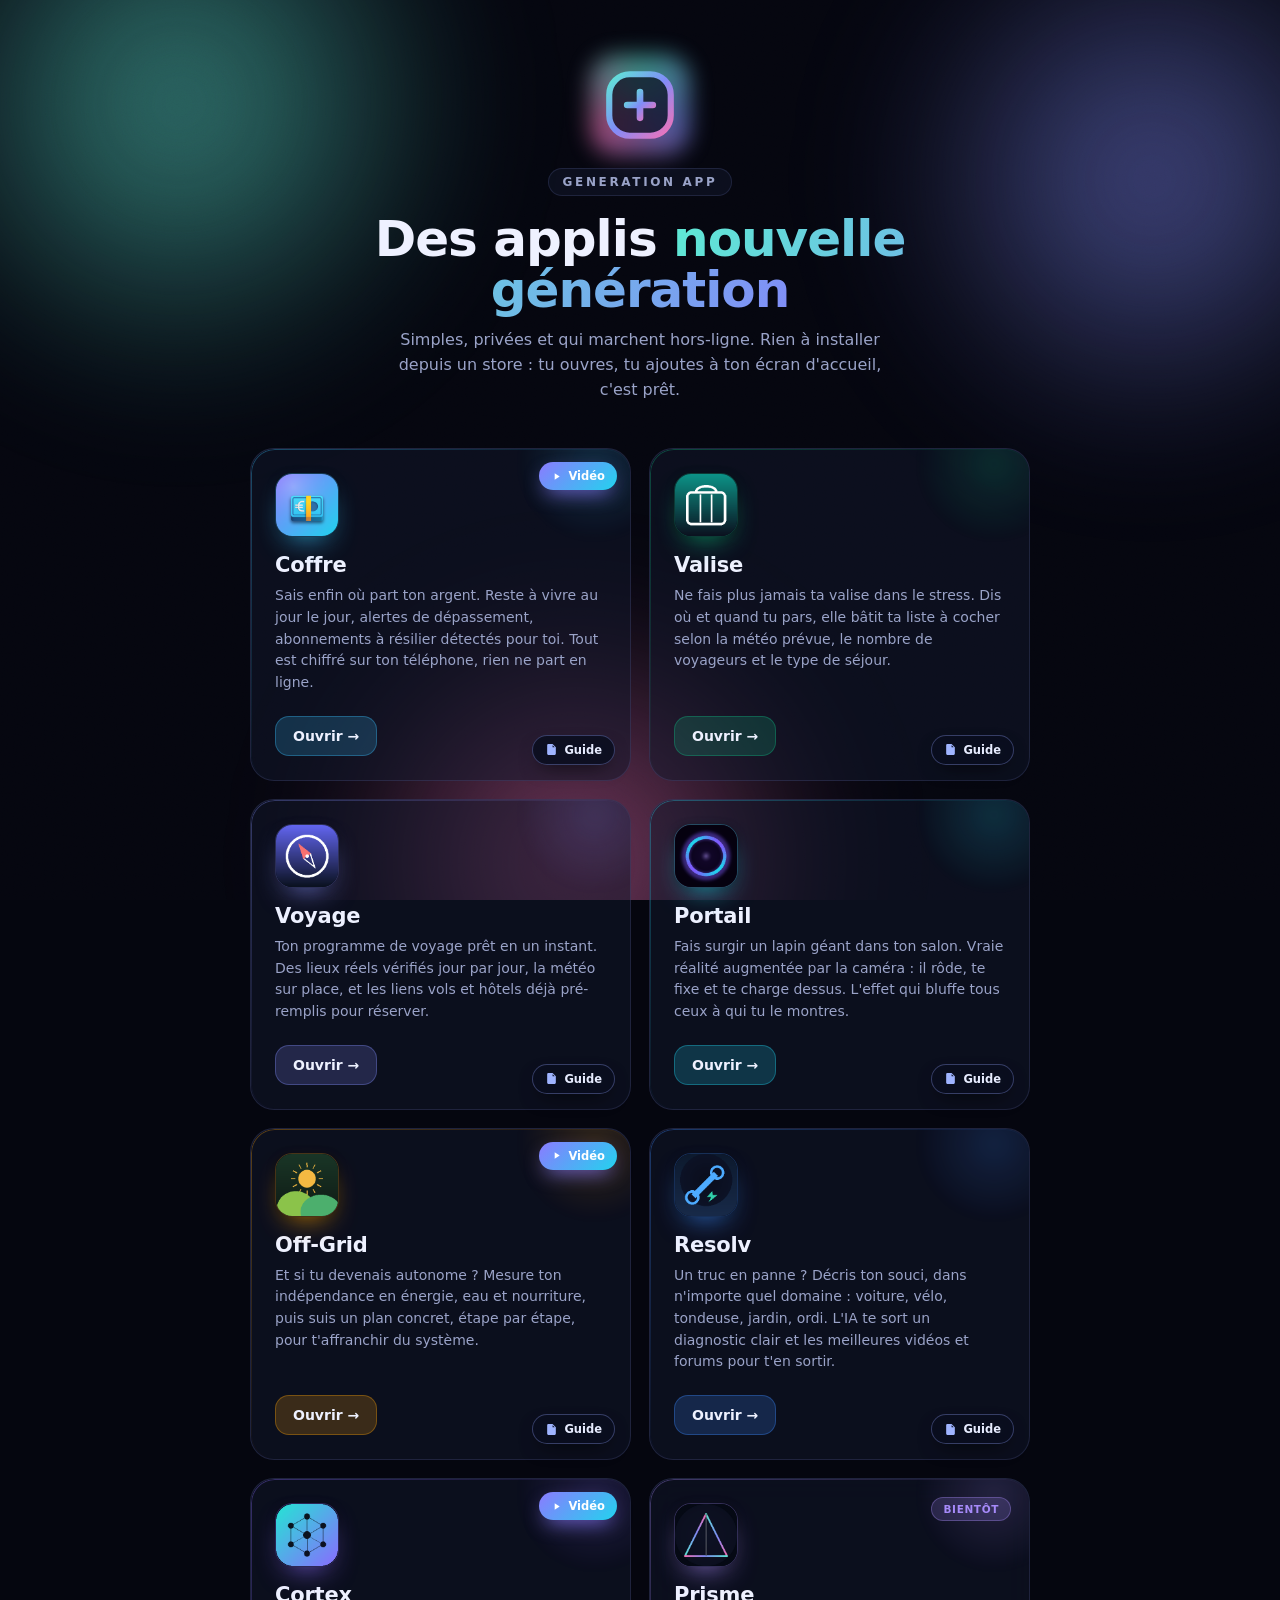
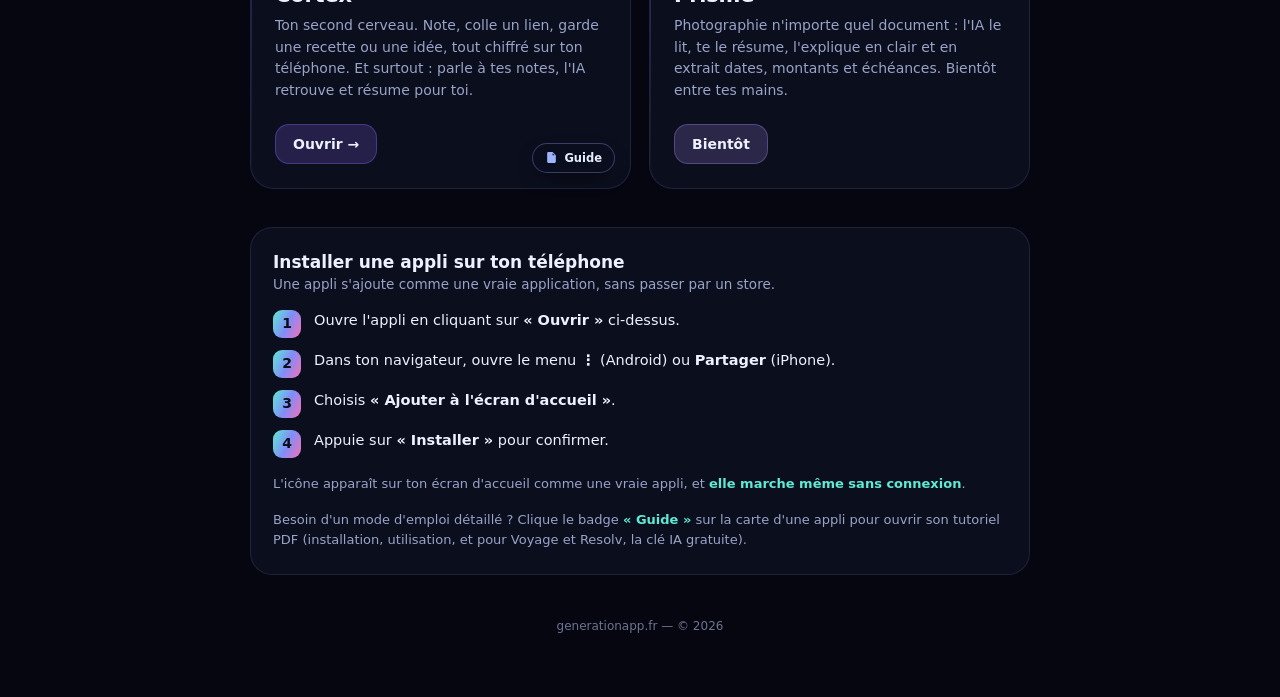
==== commit b0f40598: "Resolv: retrait de la video du hub + guide PDF mis a 10 diagnostics gratuits Co-Authored-By: Claude " ====
--- a/index.html
+++ b/index.html
@@ -245,9 +245,6 @@
           <p>Un truc en panne ? Décris ton souci, dans n'importe quel domaine : voiture, vélo, tondeuse, jardin, ordi. L'IA te sort un diagnostic clair et les meilleures vidéos et forums pour t'en sortir.</p>
           <span class="go">Ouvrir →</span>
         </a>
-        <a class="vidbadge" href="video/resolv/index.html" aria-label="Voir la vidéo de Resolv">
-          <svg viewBox="0 0 24 24" aria-hidden="true"><path d="M8 5v14l11-7z"/></svg>Vidéo
-        </a>
         <a class="guidebadge" href="tutoriels/Tuto-Resolv.pdf" target="_blank" rel="noopener" aria-label="Guide PDF de Resolv">
           <svg viewBox="0 0 24 24" aria-hidden="true"><path d="M14 2H6a2 2 0 0 0-2 2v16a2 2 0 0 0 2 2h12a2 2 0 0 0 2-2V8l-6-6zm0 2 4 4h-4V4z"/></svg>Guide
         </a>
